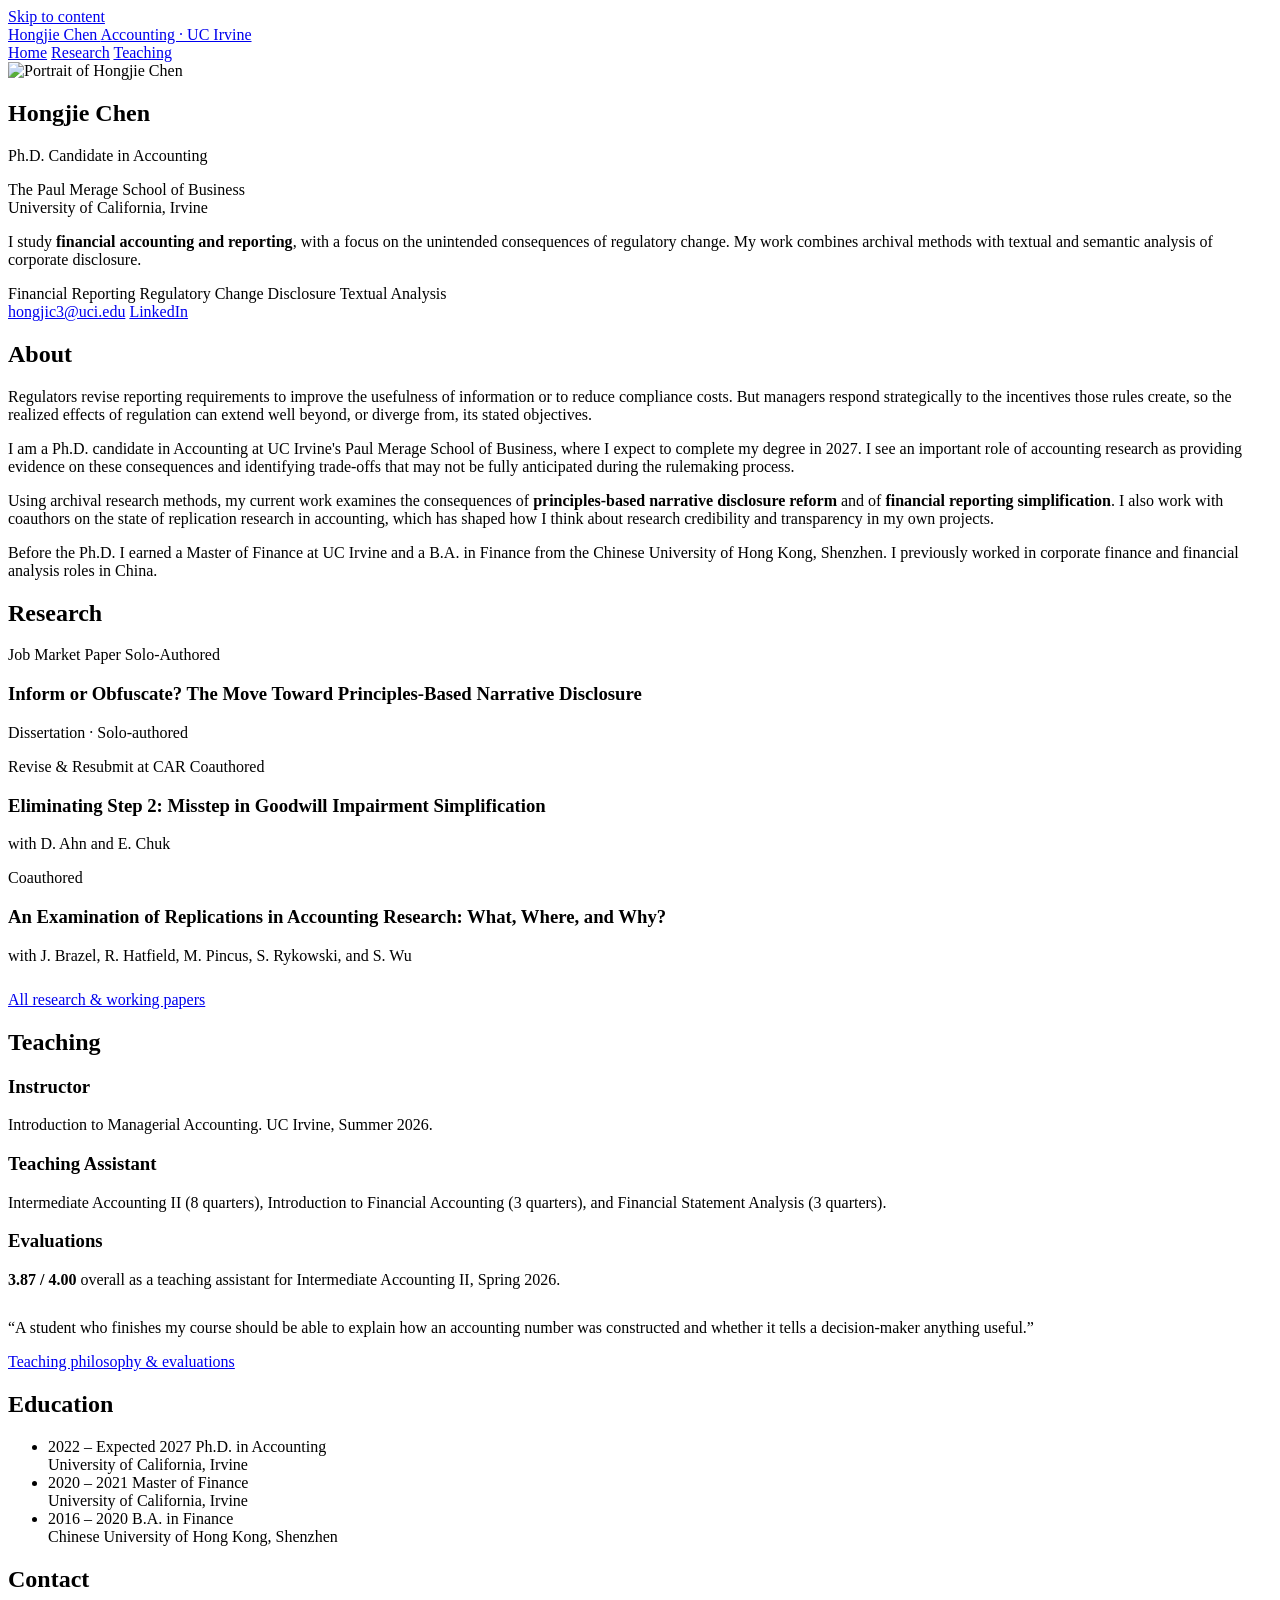
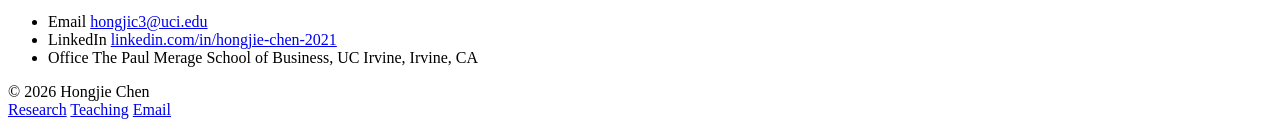
==== index.html @ 36ae56a0 "Add files via upload" ====
<!DOCTYPE html>
<html lang="en">
<head>
<meta charset="utf-8">
<meta name="viewport" content="width=device-width, initial-scale=1">
<title>Hongjie Chen · Ph.D. Candidate in Accounting, UC Irvine</title>
<meta name="description" content="Hongjie Chen is a Ph.D. candidate in Accounting at the Paul Merage School of Business, University of California, Irvine. Her research examines the unintended consequences of financial reporting regulation.">
<meta name="author" content="Hongjie Chen">

<meta property="og:type" content="website">
<meta property="og:title" content="Hongjie Chen · Ph.D. Candidate in Accounting, UC Irvine">
<meta property="og:description" content="Research on financial accounting and reporting, regulatory change, disclosure, and textual analysis.">
<meta property="og:image" content="assets/img/hongjie-chen.png">

<link rel="preconnect" href="https://fonts.googleapis.com">
<link rel="preconnect" href="https://fonts.gstatic.com" crossorigin>
<link href="https://fonts.googleapis.com/css2?family=Inter:wght@400;500;600&family=Source+Serif+4:opsz,wght@8..60,400;8..60,600&display=swap" rel="stylesheet">
<link rel="stylesheet" href="assets/css/style.css">
</head>
<body>

<a class="skip-link" href="#main">Skip to content</a>

<header class="site-header">
  <div class="wrap">
    <a class="brand" href="index.html">
      Hongjie Chen
      <span class="brand-sub">Accounting &middot; UC Irvine</span>
    </a>
    <nav class="nav" aria-label="Main">
      <a href="index.html" class="active">Home</a>
      <a href="research.html">Research</a>
      <a href="teaching.html">Teaching</a>
      <!-- CV link: PDF removed. To restore, drop the file into assets/files/ and uncomment.
      <a href="assets/files/Hongjie_Chen_CV.pdf">CV</a>
      -->
    </nav>
  </div>
</header>

<main id="main">

  <!-- ============================================================= HERO -->
  <section class="hero">
    <div class="wrap">
      <div class="hero-grid">
        <img class="portrait" src="assets/img/hongjie-chen.png" alt="Portrait of Hongjie Chen">
        <div>
          <h1>Hongjie Chen</h1>
          <p class="title">Ph.D. Candidate in Accounting</p>
          <p class="affil">The Paul Merage School of Business<br>University of California, Irvine</p>
          <p class="interests">
            I study <strong>financial accounting and reporting</strong>, with a focus on the
            unintended consequences of regulatory change. My work combines archival methods
            with textual and semantic analysis of corporate disclosure.
          </p>
          <div class="tags" aria-label="Research interests">
            <span class="tag tag-light">Financial Reporting</span>
            <span class="tag tag-light">Regulatory Change</span>
            <span class="tag tag-light">Disclosure</span>
            <span class="tag tag-light">Textual Analysis</span>
          </div>
          <div class="hero-links">
            <!-- CV button: PDF removed. To restore, drop the file into assets/files/ and uncomment.
            <a class="btn btn-gold" href="assets/files/Hongjie_Chen_CV.pdf">Curriculum Vitae</a>
            -->
            <a class="btn btn-gold" href="mailto:hongjic3@uci.edu">hongjic3@uci.edu</a>
            <a class="btn btn-ghost" href="https://www.linkedin.com/in/hongjie-chen-2021/" target="_blank" rel="noopener">LinkedIn</a>
          </div>
        </div>
      </div>
    </div>
  </section>

  <!-- ============================================================ ABOUT -->
  <section class="section">
    <div class="wrap wrap-narrow">
      <h2 class="section-title">About</h2>
      <p class="lede">
        Regulators revise reporting requirements to improve the usefulness of information or to
        reduce compliance costs. But managers respond strategically to the incentives those rules
        create, so the realized effects of regulation can extend well beyond, or diverge from, its
        stated objectives.
      </p>
      <p>
        I am a Ph.D. candidate in Accounting at UC Irvine's Paul Merage School of Business, where I
        expect to complete my degree in 2027. I see an important role of accounting research as
        providing evidence on these consequences and identifying trade-offs that may not be fully
        anticipated during the rulemaking process.
      </p>
      <p>
        Using archival research methods, my current work examines the consequences of
        <strong>principles-based narrative disclosure reform</strong> and of
        <strong>financial reporting simplification</strong>. I also work with coauthors on the state
        of replication research in accounting, which has shaped how I think about research
        credibility and transparency in my own projects.
      </p>
      <p>
        Before the Ph.D. I earned a Master of Finance at UC Irvine and a B.A. in Finance from the
        Chinese University of Hong Kong, Shenzhen. I previously worked in corporate finance and
        financial analysis roles in China.
      </p>
    </div>
  </section>

  <!-- ========================================================= RESEARCH -->
  <section class="section section-alt">
    <div class="wrap">
      <h2 class="section-title">Research</h2>
      <div class="papers">

        <article class="paper">
          <div class="tags">
            <span class="tag tag-gold">Job Market Paper</span>
            <span class="tag">Solo-Authored</span>
          </div>
          <h3>Inform or Obfuscate? The Move Toward Principles-Based Narrative Disclosure</h3>
          <p class="authors">Dissertation &middot; Solo-authored</p>
          <!-- Summary: text removed. To restore, paste it between the tags and uncomment.
          <p class="abstract"></p>
          <a href="research.html#jmp">Read the full abstract &rarr;</a>
          -->
        </article>

        <article class="paper">
          <div class="tags">
            <span class="tag tag-gold">Revise &amp; Resubmit at CAR</span>
            <span class="tag">Coauthored</span>
          </div>
          <h3>Eliminating Step 2: Misstep in Goodwill Impairment Simplification</h3>
          <p class="authors">with D. Ahn and E. Chuk</p>
          <!-- Summary: text removed. To restore, paste it between the tags and uncomment.
          <p class="abstract"></p>
          <a href="research.html#goodwill">Read the full abstract &rarr;</a>
          -->
        </article>

        <article class="paper">
          <div class="tags">
            <span class="tag">Coauthored</span>
          </div>
          <h3>An Examination of Replications in Accounting Research: What, Where, and Why?</h3>
          <p class="authors">with J. Brazel, R. Hatfield, M. Pincus, S. Rykowski, and S. Wu</p>
          <!-- Summary: text removed. To restore, paste it between the tags and uncomment.
          <p class="abstract"></p>
          <a href="research.html#replications">Read the full abstract &rarr;</a>
          -->
        </article>

      </div>
      <p style="margin-top:26px;">
        <a class="btn btn-outline" href="research.html">All research &amp; working papers</a>
      </p>
    </div>
  </section>

  <!-- ========================================================= TEACHING -->
  <section class="section">
    <div class="wrap">
      <h2 class="section-title">Teaching</h2>
      <div class="cards">
        <div class="card card-accent">
          <h3>Instructor</h3>
          <p>Introduction to Managerial Accounting. UC Irvine, Summer 2026.</p>
        </div>
        <div class="card card-accent">
          <h3>Teaching Assistant</h3>
          <p>
            Intermediate Accounting II (8 quarters), Introduction to Financial Accounting
            (3 quarters), and Financial Statement Analysis (3 quarters).
          </p>
        </div>
        <div class="card card-accent">
          <h3>Evaluations</h3>
          <p>
            <strong>3.87 / 4.00</strong> overall as a teaching assistant for Intermediate
            Accounting II, Spring 2026.
          </p>
        </div>
      </div>
      <div class="pull" style="margin-top:30px;">
        <p>
          &ldquo;A student who finishes my course should be able to explain how an accounting number
          was constructed and whether it tells a decision-maker anything useful.&rdquo;
        </p>
      </div>
      <p><a class="btn btn-outline" href="teaching.html">Teaching philosophy &amp; evaluations</a></p>
    </div>
  </section>

  <!-- ======================================================== EDUCATION -->
  <section class="section section-alt">
    <div class="wrap">
      <h2 class="section-title">Education</h2>
      <ul class="timeline">
        <li>
          <span class="when">2022 &ndash; Expected 2027</span>
          <span class="what">Ph.D. in Accounting</span><br>
          <span class="where">University of California, Irvine</span>
        </li>
        <li>
          <span class="when">2020 &ndash; 2021</span>
          <span class="what">Master of Finance</span><br>
          <span class="where">University of California, Irvine</span>
        </li>
        <li>
          <span class="when">2016 &ndash; 2020</span>
          <span class="what">B.A. in Finance</span><br>
          <span class="where">Chinese University of Hong Kong, Shenzhen</span>
        </li>
      </ul>
    </div>
  </section>

  <!-- ========================================================== CONTACT -->
  <section class="section">
    <div class="wrap wrap-narrow">
      <h2 class="section-title">Contact</h2>
      <ul class="contact-list">
        <li><span class="k">Email</span> <a href="mailto:hongjic3@uci.edu">hongjic3@uci.edu</a></li>
        <li><span class="k">LinkedIn</span> <a href="https://www.linkedin.com/in/hongjie-chen-2021/" target="_blank" rel="noopener">linkedin.com/in/hongjie-chen-2021</a></li>
        <li><span class="k">Office</span> The Paul Merage School of Business, UC Irvine, Irvine, CA</li>
        <!-- CV row: PDF removed. To restore, drop the file into assets/files/ and uncomment.
        <li><span class="k">CV</span> <a href="assets/files/Hongjie_Chen_CV.pdf">Download (PDF)</a></li>
        -->
      </ul>
    </div>
  </section>

</main>

<footer class="site-footer">
  <div class="wrap">
    <div>&copy; 2026 Hongjie Chen</div>
    <div class="footer-links">
      <a href="research.html">Research</a>
      <a href="teaching.html">Teaching</a>
      <!-- CV link: PDF removed. To restore, drop the file into assets/files/ and uncomment.
      <a href="assets/files/Hongjie_Chen_CV.pdf">CV</a>
      -->
      <a href="mailto:hongjic3@uci.edu">Email</a>
    </div>
  </div>
</footer>

</body>
</html>
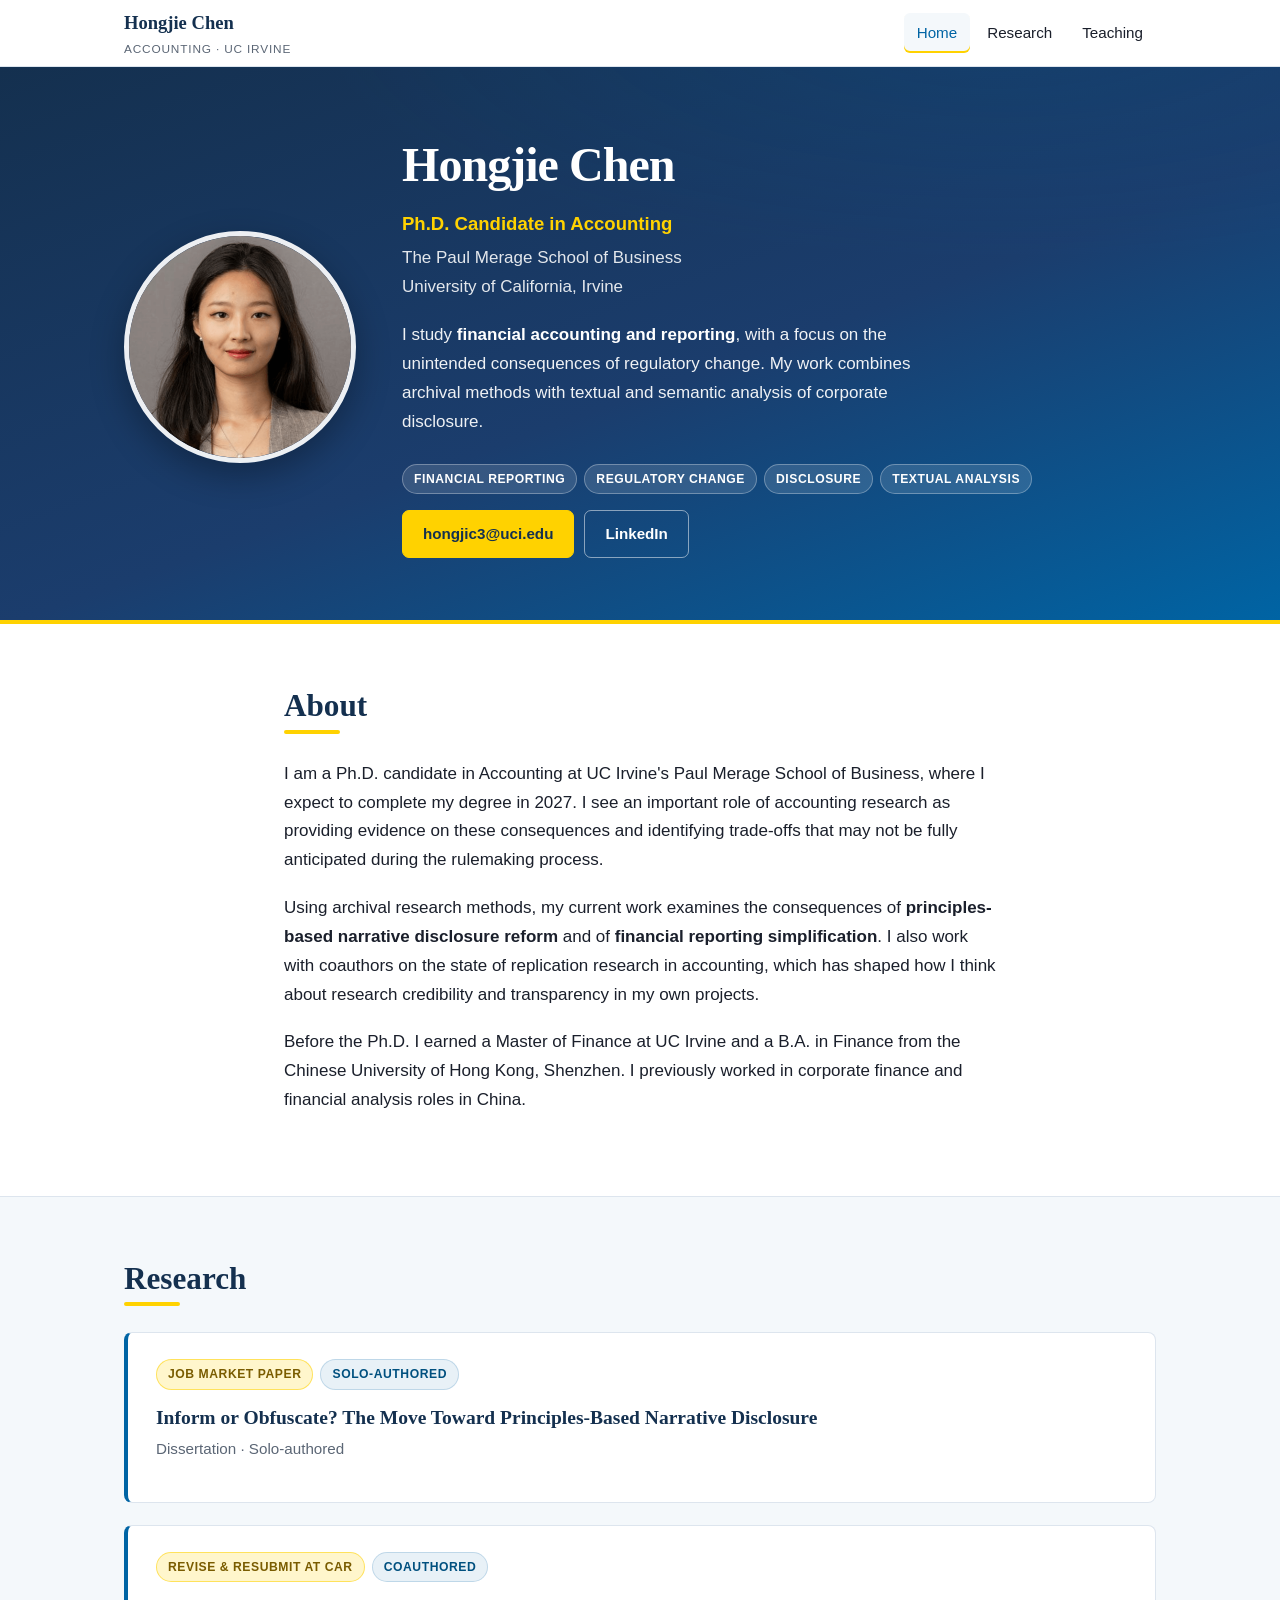
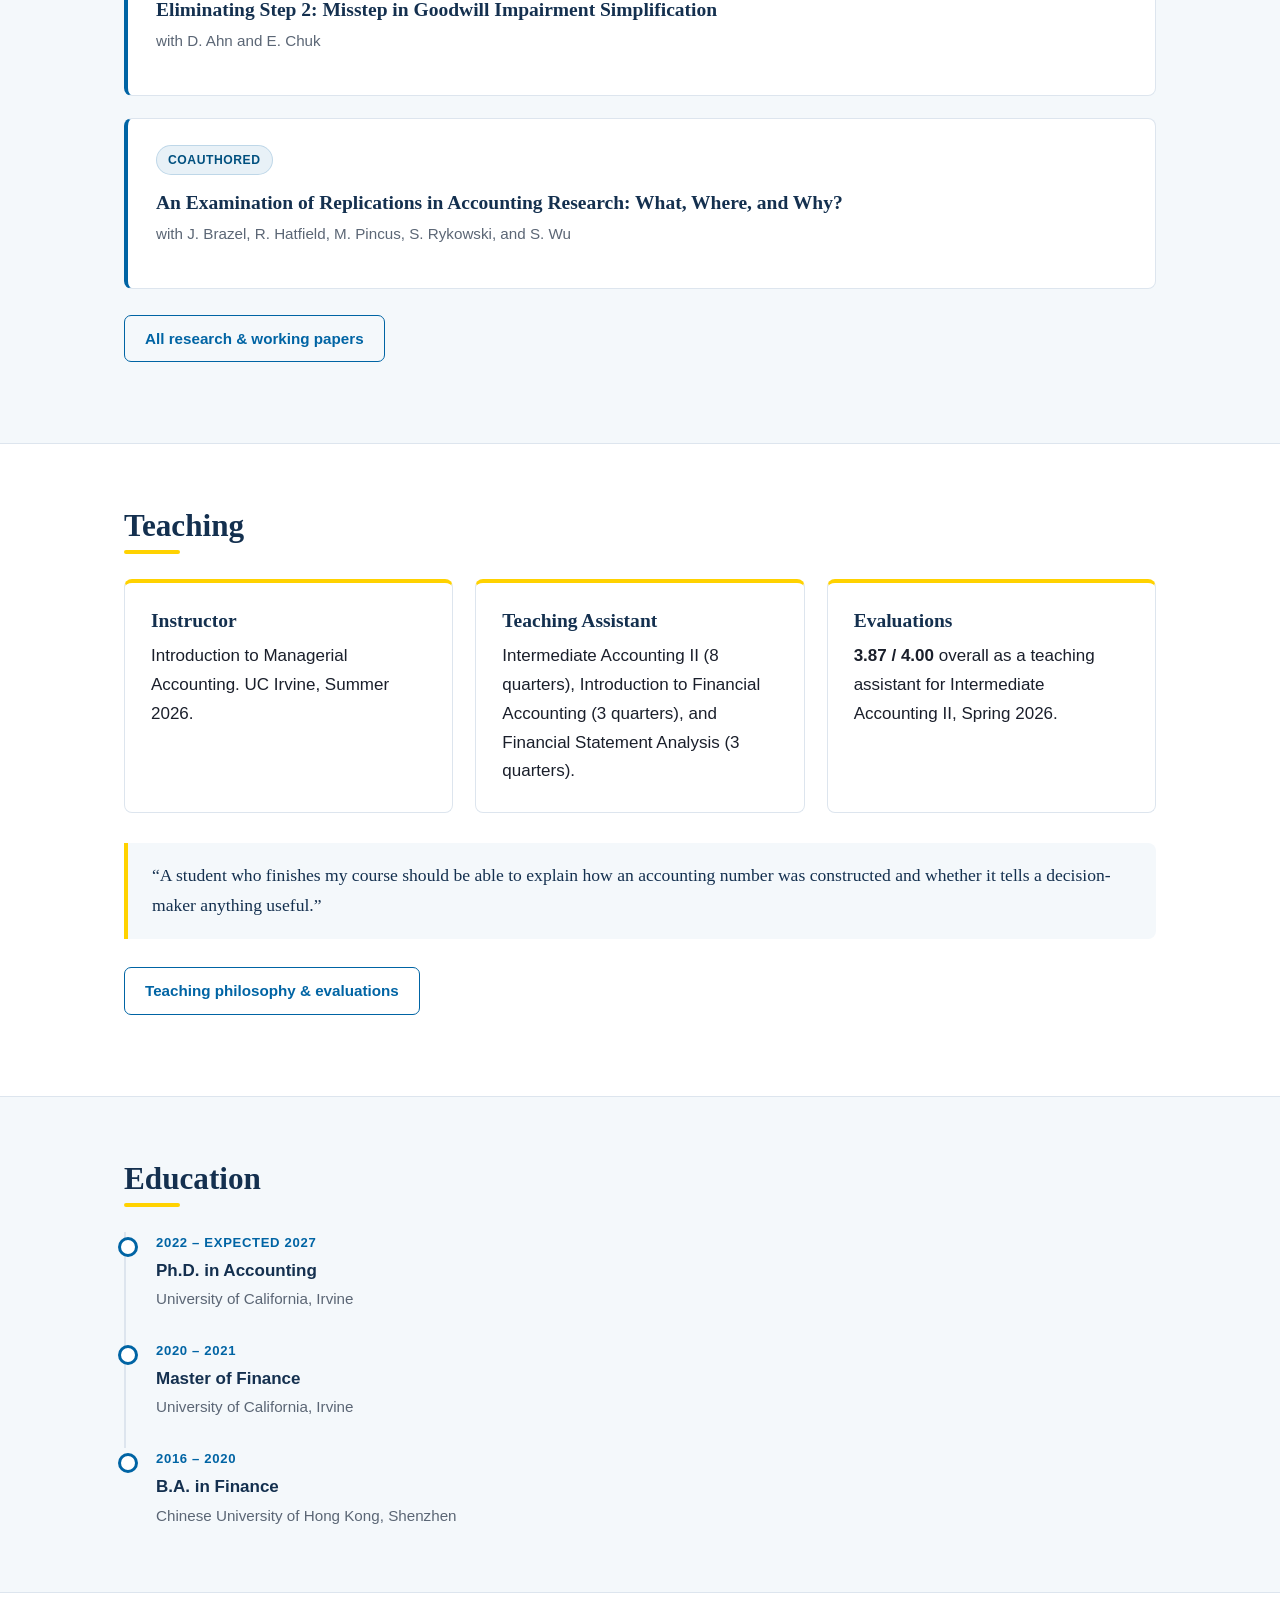
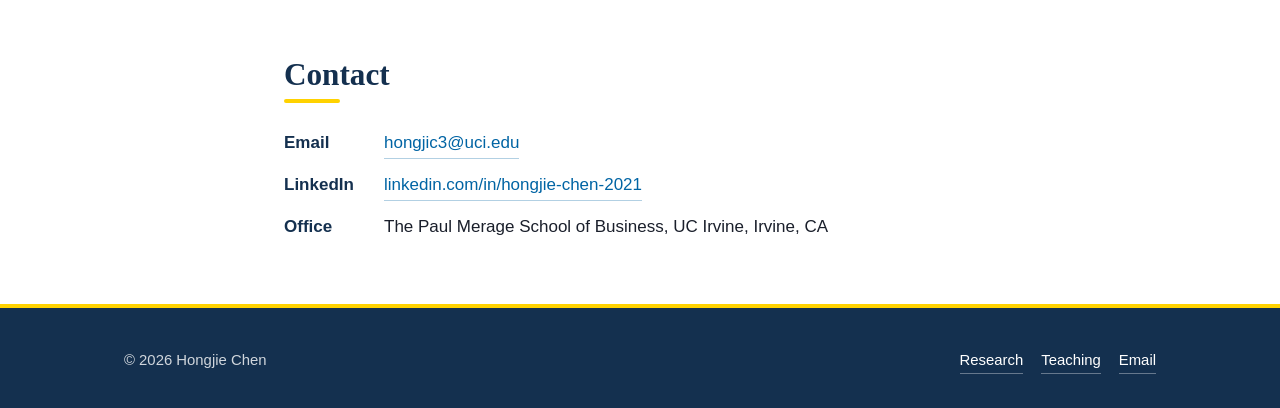
==== commit 9b8a4a61: "Remove introductory About paragraph" ====
--- a/index.html
+++ b/index.html
@@ -76,12 +76,6 @@
   <section class="section">
     <div class="wrap wrap-narrow">
       <h2 class="section-title">About</h2>
-      <p class="lede">
-        Regulators revise reporting requirements to improve the usefulness of information or to
-        reduce compliance costs. But managers respond strategically to the incentives those rules
-        create, so the realized effects of regulation can extend well beyond, or diverge from, its
-        stated objectives.
-      </p>
       <p>
         I am a Ph.D. candidate in Accounting at UC Irvine's Paul Merage School of Business, where I
         expect to complete my degree in 2027. I see an important role of accounting research as
--- a/assets/css/style.css
+++ b/assets/css/style.css
@@ -0,0 +1,625 @@
+/* ==========================================================================
+   Hongjie Chen — personal academic site
+   Theme: UC Irvine (UCI Blue #0064A4 / UCI Gold #FFD200)
+   Edit the variables below to adjust colors and spacing site-wide.
+   ========================================================================== */
+
+:root {
+  /* UCI brand */
+  --uci-blue:      #0064a4;
+  --uci-blue-dark: #00507f;
+  --uci-gold:      #ffd200;
+  --navy:          #14304f;
+  --navy-soft:     #1b3d6d;
+
+  /* Neutrals */
+  --ink:      #1a1f2b;
+  --muted:    #5b6675;
+  --bg:       #ffffff;
+  --bg-alt:   #f4f8fb;
+  --border:   #dde5ee;
+
+  /* Type */
+  --serif: "Source Serif 4", Georgia, "Times New Roman", serif;
+  --sans:  "Inter", -apple-system, BlinkMacSystemFont, "Segoe UI", Roboto, Helvetica, Arial, sans-serif;
+
+  /* Layout */
+  --wrap: 1080px;
+  --wrap-narrow: 760px;
+}
+
+* { box-sizing: border-box; }
+
+html { scroll-behavior: smooth; }
+
+body {
+  margin: 0;
+  font-family: var(--sans);
+  font-size: 17px;
+  line-height: 1.7;
+  color: var(--ink);
+  background: var(--bg);
+  -webkit-font-smoothing: antialiased;
+}
+
+.wrap {
+  width: 100%;
+  max-width: var(--wrap);
+  margin: 0 auto;
+  padding: 0 24px;
+}
+
+.wrap-narrow { max-width: var(--wrap-narrow); }
+
+/* --------------------------------------------------------------- Typography */
+
+h1, h2, h3, h4 {
+  font-family: var(--serif);
+  color: var(--navy);
+  line-height: 1.25;
+  margin: 0 0 .5em;
+  font-weight: 600;
+}
+
+h1 { font-size: clamp(2.1rem, 4.5vw, 3rem); letter-spacing: -.02em; }
+h2 { font-size: clamp(1.5rem, 3vw, 1.95rem); }
+h3 { font-size: 1.22rem; }
+h4 { font-size: 1.02rem; font-family: var(--sans); font-weight: 600; }
+
+p { margin: 0 0 1.1em; }
+
+a {
+  color: var(--uci-blue);
+  text-decoration: none;
+  border-bottom: 1px solid rgba(0, 100, 164, .3);
+  transition: color .15s ease, border-color .15s ease;
+}
+
+a:hover { color: var(--uci-blue-dark); border-bottom-color: var(--uci-gold); }
+
+/* Section heading with a gold rule underneath */
+.section-title {
+  position: relative;
+  padding-bottom: .55rem;
+  margin-bottom: 1.6rem;
+}
+
+.section-title::after {
+  content: "";
+  position: absolute;
+  left: 0;
+  bottom: 0;
+  width: 56px;
+  height: 4px;
+  background: var(--uci-gold);
+  border-radius: 2px;
+}
+
+.lede {
+  font-size: 1.12rem;
+  color: var(--muted);
+}
+
+/* -------------------------------------------------------------------- Header */
+
+.site-header {
+  position: sticky;
+  top: 0;
+  z-index: 50;
+  background: rgba(255, 255, 255, .94);
+  backdrop-filter: saturate(180%) blur(10px);
+  border-bottom: 1px solid var(--border);
+  box-shadow: 0 1px 0 rgba(0, 100, 164, .04);
+}
+
+.site-header .wrap {
+  display: flex;
+  align-items: center;
+  justify-content: space-between;
+  gap: 20px;
+  min-height: 66px;
+  flex-wrap: wrap;
+}
+
+.brand {
+  font-family: var(--serif);
+  font-size: 1.16rem;
+  font-weight: 600;
+  color: var(--navy);
+  border: none;
+  white-space: nowrap;
+}
+
+.brand:hover { color: var(--uci-blue); }
+
+.brand .brand-sub {
+  display: block;
+  font-family: var(--sans);
+  font-size: .74rem;
+  font-weight: 500;
+  letter-spacing: .07em;
+  text-transform: uppercase;
+  color: var(--muted);
+  margin-top: 1px;
+}
+
+.nav {
+  display: flex;
+  align-items: center;
+  gap: 4px;
+  flex-wrap: wrap;
+}
+
+.nav a {
+  border: none;
+  padding: 7px 13px;
+  border-radius: 6px;
+  font-size: .95rem;
+  font-weight: 500;
+  color: var(--ink);
+}
+
+.nav a:hover { background: var(--bg-alt); color: var(--uci-blue); }
+
+.nav a.active {
+  color: var(--uci-blue);
+  background: var(--bg-alt);
+  box-shadow: inset 0 -2px 0 var(--uci-gold);
+}
+
+/* ---------------------------------------------------------------------- Hero */
+
+.hero {
+  background:
+    radial-gradient(1100px 380px at 78% -8%, rgba(0, 100, 164, .16), transparent 62%),
+    linear-gradient(160deg, #14304f 0%, #1b3d6d 55%, #0064a4 100%);
+  color: #fff;
+  padding: 68px 0 62px;
+  border-bottom: 4px solid var(--uci-gold);
+}
+
+.hero-grid {
+  display: grid;
+  grid-template-columns: 232px 1fr;
+  gap: 46px;
+  align-items: center;
+}
+
+.hero h1 { color: #fff; margin-bottom: .28em; }
+
+.hero .title {
+  font-size: 1.16rem;
+  color: var(--uci-gold);
+  font-weight: 600;
+  margin-bottom: .2em;
+}
+
+.hero .affil {
+  color: rgba(255, 255, 255, .88);
+  margin-bottom: 1.15em;
+}
+
+.hero .interests {
+  color: rgba(255, 255, 255, .93);
+  max-width: 56ch;
+  margin-bottom: 1.6em;
+}
+
+.hero .interests strong { color: #fff; }
+
+.portrait {
+  width: 232px;
+  height: 232px;
+  border-radius: 50%;
+  object-fit: cover;
+  object-position: 50% 22%;
+  border: 5px solid rgba(255, 255, 255, .92);
+  box-shadow: 0 12px 34px rgba(0, 0, 0, .3);
+  display: block;
+}
+
+/* --------------------------------------------------------------------- Links */
+
+.hero-links {
+  display: flex;
+  flex-wrap: wrap;
+  gap: 10px;
+}
+
+.btn {
+  display: inline-flex;
+  align-items: center;
+  gap: 8px;
+  padding: 10px 20px;
+  border-radius: 7px;
+  font-size: .95rem;
+  font-weight: 600;
+  border: 1.5px solid transparent;
+  transition: all .16s ease;
+}
+
+.btn-gold {
+  background: var(--uci-gold);
+  color: var(--navy);
+  border-color: var(--uci-gold);
+}
+
+.btn-gold:hover {
+  background: #ffdb33;
+  border-color: #ffdb33;
+  color: var(--navy);
+}
+
+.btn-ghost {
+  background: transparent;
+  color: #fff;
+  border-color: rgba(255, 255, 255, .5);
+}
+
+.btn-ghost:hover {
+  background: rgba(255, 255, 255, .12);
+  border-color: #fff;
+  color: #fff;
+}
+
+.btn-outline {
+  background: transparent;
+  color: var(--uci-blue);
+  border-color: var(--uci-blue);
+}
+
+.btn-outline:hover {
+  background: var(--uci-blue);
+  color: #fff;
+  border-color: var(--uci-blue);
+}
+
+/* ------------------------------------------------------------------ Sections */
+
+.section { padding: 62px 0; }
+.section-alt { background: var(--bg-alt); border-block: 1px solid var(--border); }
+
+.page-head {
+  background: linear-gradient(160deg, #14304f 0%, #1b3d6d 100%);
+  color: #fff;
+  padding: 52px 0 46px;
+  border-bottom: 4px solid var(--uci-gold);
+}
+
+.page-head h1 { color: #fff; margin-bottom: .3em; }
+.page-head p  { color: rgba(255, 255, 255, .88); max-width: 62ch; margin: 0; }
+
+/* --------------------------------------------------------------- Paper cards */
+
+.papers { display: grid; gap: 22px; }
+
+.paper {
+  background: #fff;
+  border: 1px solid var(--border);
+  border-left: 4px solid var(--uci-blue);
+  border-radius: 8px;
+  padding: 26px 28px;
+  transition: box-shadow .18s ease, transform .18s ease;
+}
+
+.paper:hover {
+  box-shadow: 0 8px 26px rgba(20, 48, 79, .09);
+  transform: translateY(-2px);
+}
+
+.paper h3 { margin-bottom: .35rem; }
+
+.paper .authors {
+  color: var(--muted);
+  font-size: .95rem;
+  margin-bottom: .9rem;
+}
+
+.paper .abstract {
+  font-size: .97rem;
+  color: #2c3542;
+  margin-bottom: 1rem;
+}
+
+.paper .meta {
+  border-top: 1px solid var(--border);
+  padding-top: .9rem;
+  margin: 0;
+  font-size: .91rem;
+  color: var(--muted);
+  list-style: none;
+  padding-left: 0;
+}
+
+.paper .meta li { margin-bottom: .3rem; padding-left: 1.05em; position: relative; }
+
+.paper .meta li::before {
+  content: "▸";
+  position: absolute;
+  left: 0;
+  color: var(--uci-blue);
+}
+
+.paper .meta li:last-child { margin-bottom: 0; }
+
+/* --------------------------------------------------------------------- Tags */
+
+.tags { display: flex; flex-wrap: wrap; gap: 7px; margin-bottom: 1rem; }
+
+.tag {
+  font-size: .76rem;
+  font-weight: 600;
+  letter-spacing: .045em;
+  text-transform: uppercase;
+  padding: 4px 11px;
+  border-radius: 999px;
+  background: rgba(0, 100, 164, .09);
+  color: var(--uci-blue-dark);
+  border: 1px solid rgba(0, 100, 164, .18);
+}
+
+.tag-gold {
+  background: rgba(255, 210, 0, .2);
+  color: #7a5c00;
+  border-color: rgba(255, 210, 0, .55);
+}
+
+.tag-light {
+  background: rgba(255, 255, 255, .13);
+  color: #fff;
+  border-color: rgba(255, 255, 255, .3);
+}
+
+/* --------------------------------------------------------------------- Cards */
+
+.cards {
+  display: grid;
+  grid-template-columns: repeat(auto-fit, minmax(268px, 1fr));
+  gap: 22px;
+}
+
+.card {
+  background: #fff;
+  border: 1px solid var(--border);
+  border-radius: 8px;
+  padding: 26px;
+}
+
+.card h3 { margin-bottom: .5rem; }
+.card p:last-child { margin-bottom: 0; }
+
+.card-accent { border-top: 4px solid var(--uci-gold); }
+
+/* ------------------------------------------------------------------ Timeline */
+
+.timeline { list-style: none; padding: 0; margin: 0; }
+
+.timeline li {
+  position: relative;
+  padding: 0 0 26px 30px;
+  border-left: 2px solid var(--border);
+}
+
+.timeline li:last-child { padding-bottom: 0; border-left-color: transparent; }
+
+.timeline li::before {
+  content: "";
+  position: absolute;
+  left: -8px;
+  top: 5px;
+  width: 14px;
+  height: 14px;
+  border-radius: 50%;
+  background: #fff;
+  border: 3px solid var(--uci-blue);
+}
+
+.timeline .when {
+  display: block;
+  font-size: .82rem;
+  font-weight: 600;
+  letter-spacing: .05em;
+  text-transform: uppercase;
+  color: var(--uci-blue);
+  margin-bottom: 2px;
+}
+
+.timeline .what   { font-weight: 600; color: var(--navy); }
+.timeline .where  { color: var(--muted); font-size: .95rem; }
+
+/* --------------------------------------------------------------- Course list */
+
+.courses { list-style: none; padding: 0; margin: 0; display: grid; gap: 12px; }
+
+.courses li {
+  display: flex;
+  justify-content: space-between;
+  align-items: baseline;
+  gap: 18px;
+  padding: 13px 18px;
+  background: #fff;
+  border: 1px solid var(--border);
+  border-radius: 7px;
+  border-left: 3px solid var(--uci-gold);
+}
+
+.courses .term {
+  color: var(--muted);
+  font-size: .89rem;
+  white-space: nowrap;
+  text-align: right;
+}
+
+/* --------------------------------------------------------------- Eval scores */
+
+.scores {
+  display: grid;
+  grid-template-columns: repeat(auto-fit, minmax(210px, 1fr));
+  gap: 14px;
+  margin: 0 0 1.6rem;
+  padding: 0;
+  list-style: none;
+}
+
+.score {
+  background: #fff;
+  border: 1px solid var(--border);
+  border-radius: 8px;
+  padding: 16px 18px;
+}
+
+.score .num {
+  font-family: var(--serif);
+  font-size: 1.75rem;
+  font-weight: 600;
+  color: var(--uci-blue);
+  line-height: 1.1;
+}
+
+.score .num small { font-size: .95rem; color: var(--muted); font-weight: 400; }
+.score .label { font-size: .89rem; color: var(--muted); margin-top: 2px; }
+
+.score-hero { border-left: 4px solid var(--uci-gold); }
+
+/* --------------------------------------------------------------------- Quote */
+
+.quotes { display: grid; gap: 16px; }
+
+blockquote.quote {
+  margin: 0;
+  background: #fff;
+  border: 1px solid var(--border);
+  border-left: 4px solid var(--uci-blue);
+  border-radius: 8px;
+  padding: 20px 24px;
+  font-size: .98rem;
+  color: #2c3542;
+  font-style: italic;
+}
+
+blockquote.quote p:last-child { margin-bottom: 0; }
+
+blockquote.quote cite {
+  display: block;
+  margin-top: .7rem;
+  font-style: normal;
+  font-size: .84rem;
+  color: var(--muted);
+}
+
+/* ---------------------------------------------------------------- Prose bits */
+
+.prose h3 { margin-top: 2rem; }
+.prose h3:first-child { margin-top: 0; }
+
+.pull {
+  border-left: 4px solid var(--uci-gold);
+  background: var(--bg-alt);
+  padding: 18px 24px;
+  margin: 0 0 1.6em;
+  border-radius: 0 8px 8px 0;
+  font-family: var(--serif);
+  font-size: 1.1rem;
+  color: var(--navy);
+}
+
+.pull p:last-child { margin-bottom: 0; }
+
+/* ------------------------------------------------------------------- Contact */
+
+.contact-list { list-style: none; padding: 0; margin: 0; display: grid; gap: 12px; }
+
+.contact-list li { display: flex; gap: 12px; align-items: baseline; }
+
+.contact-list .k {
+  font-weight: 600;
+  color: var(--navy);
+  min-width: 88px;
+  flex-shrink: 0;
+}
+
+/* -------------------------------------------------------------------- Footer */
+
+.site-footer {
+  background: var(--navy);
+  color: rgba(255, 255, 255, .8);
+  padding: 40px 0 34px;
+  border-top: 4px solid var(--uci-gold);
+  font-size: .93rem;
+}
+
+.site-footer .wrap {
+  display: flex;
+  justify-content: space-between;
+  gap: 20px;
+  flex-wrap: wrap;
+  align-items: center;
+}
+
+.site-footer a { color: #fff; border-bottom-color: rgba(255, 255, 255, .35); }
+.site-footer a:hover { color: var(--uci-gold); border-bottom-color: var(--uci-gold); }
+
+.footer-links { display: flex; gap: 18px; flex-wrap: wrap; }
+
+/* ------------------------------------------------------------------ Utility */
+
+.mt-0 { margin-top: 0; }
+.mb-0 { margin-bottom: 0; }
+.center { text-align: center; }
+
+.skip-link {
+  position: absolute;
+  left: -9999px;
+  top: 0;
+  background: var(--uci-gold);
+  color: var(--navy);
+  padding: 10px 18px;
+  z-index: 100;
+  border: none;
+  font-weight: 600;
+}
+
+.skip-link:focus { left: 8px; top: 8px; }
+
+/* --------------------------------------------------------------- Responsive */
+
+@media (max-width: 860px) {
+  .hero-grid {
+    grid-template-columns: 1fr;
+    gap: 28px;
+    text-align: center;
+    justify-items: center;
+  }
+
+  .hero .interests { max-width: none; }
+  .hero-links { justify-content: center; }
+  .portrait { width: 190px; height: 190px; }
+}
+
+@media (max-width: 640px) {
+  body { font-size: 16px; }
+
+  .site-header .wrap { min-height: 0; padding-top: 10px; padding-bottom: 10px; }
+  .brand { font-size: 1.05rem; }
+  .nav { gap: 2px; }
+  .nav a { padding: 6px 10px; font-size: .9rem; }
+
+  .hero { padding: 46px 0 44px; }
+  .section { padding: 46px 0; }
+  .paper { padding: 22px 20px; }
+
+  .courses li { flex-direction: column; gap: 3px; }
+  .courses .term { text-align: left; }
+
+  .site-footer .wrap { flex-direction: column; align-items: flex-start; }
+}
+
+/* ------------------------------------------------------------------- Print */
+
+@media print {
+  .site-header, .site-footer, .hero-links { display: none; }
+  .hero, .page-head { background: #fff; color: #000; border-bottom: 2px solid #000; }
+  .hero h1, .page-head h1, .hero .title { color: #000; }
+  body { font-size: 11pt; }
+  .paper { break-inside: avoid; }
+}
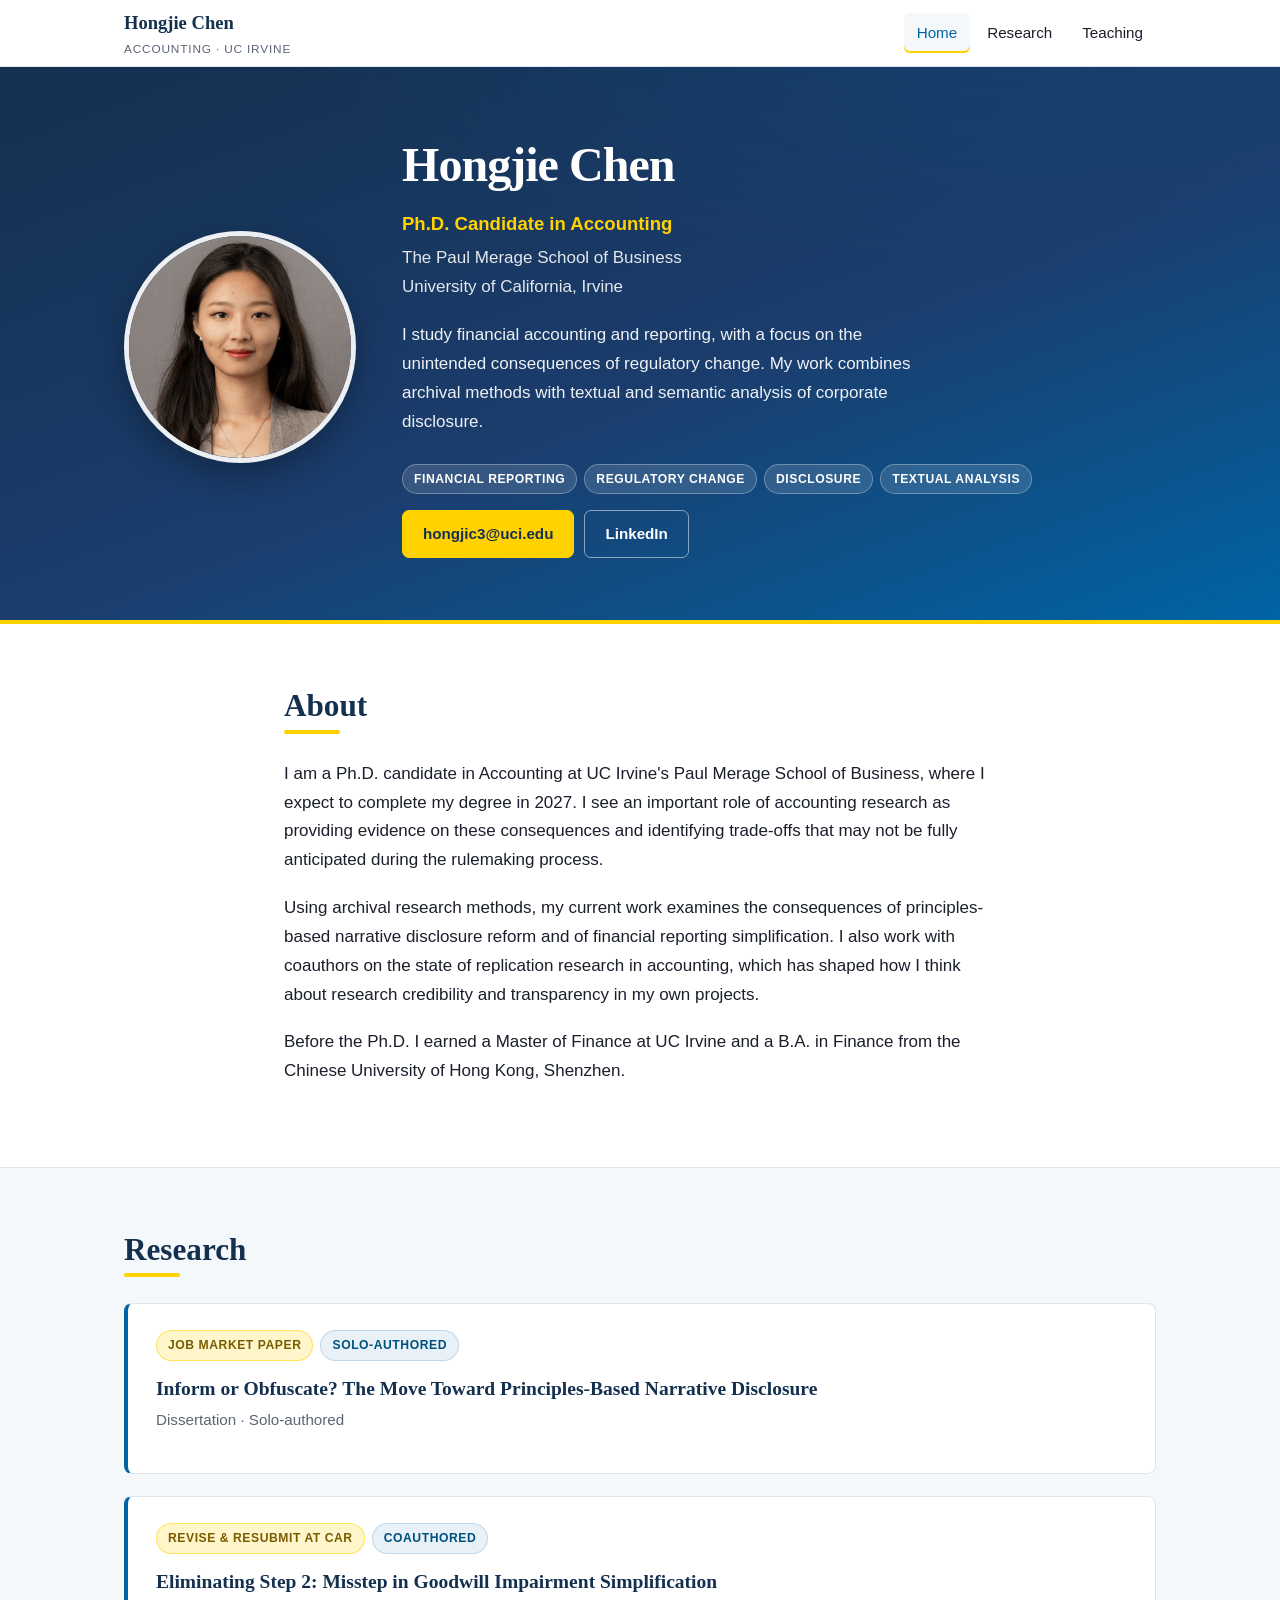
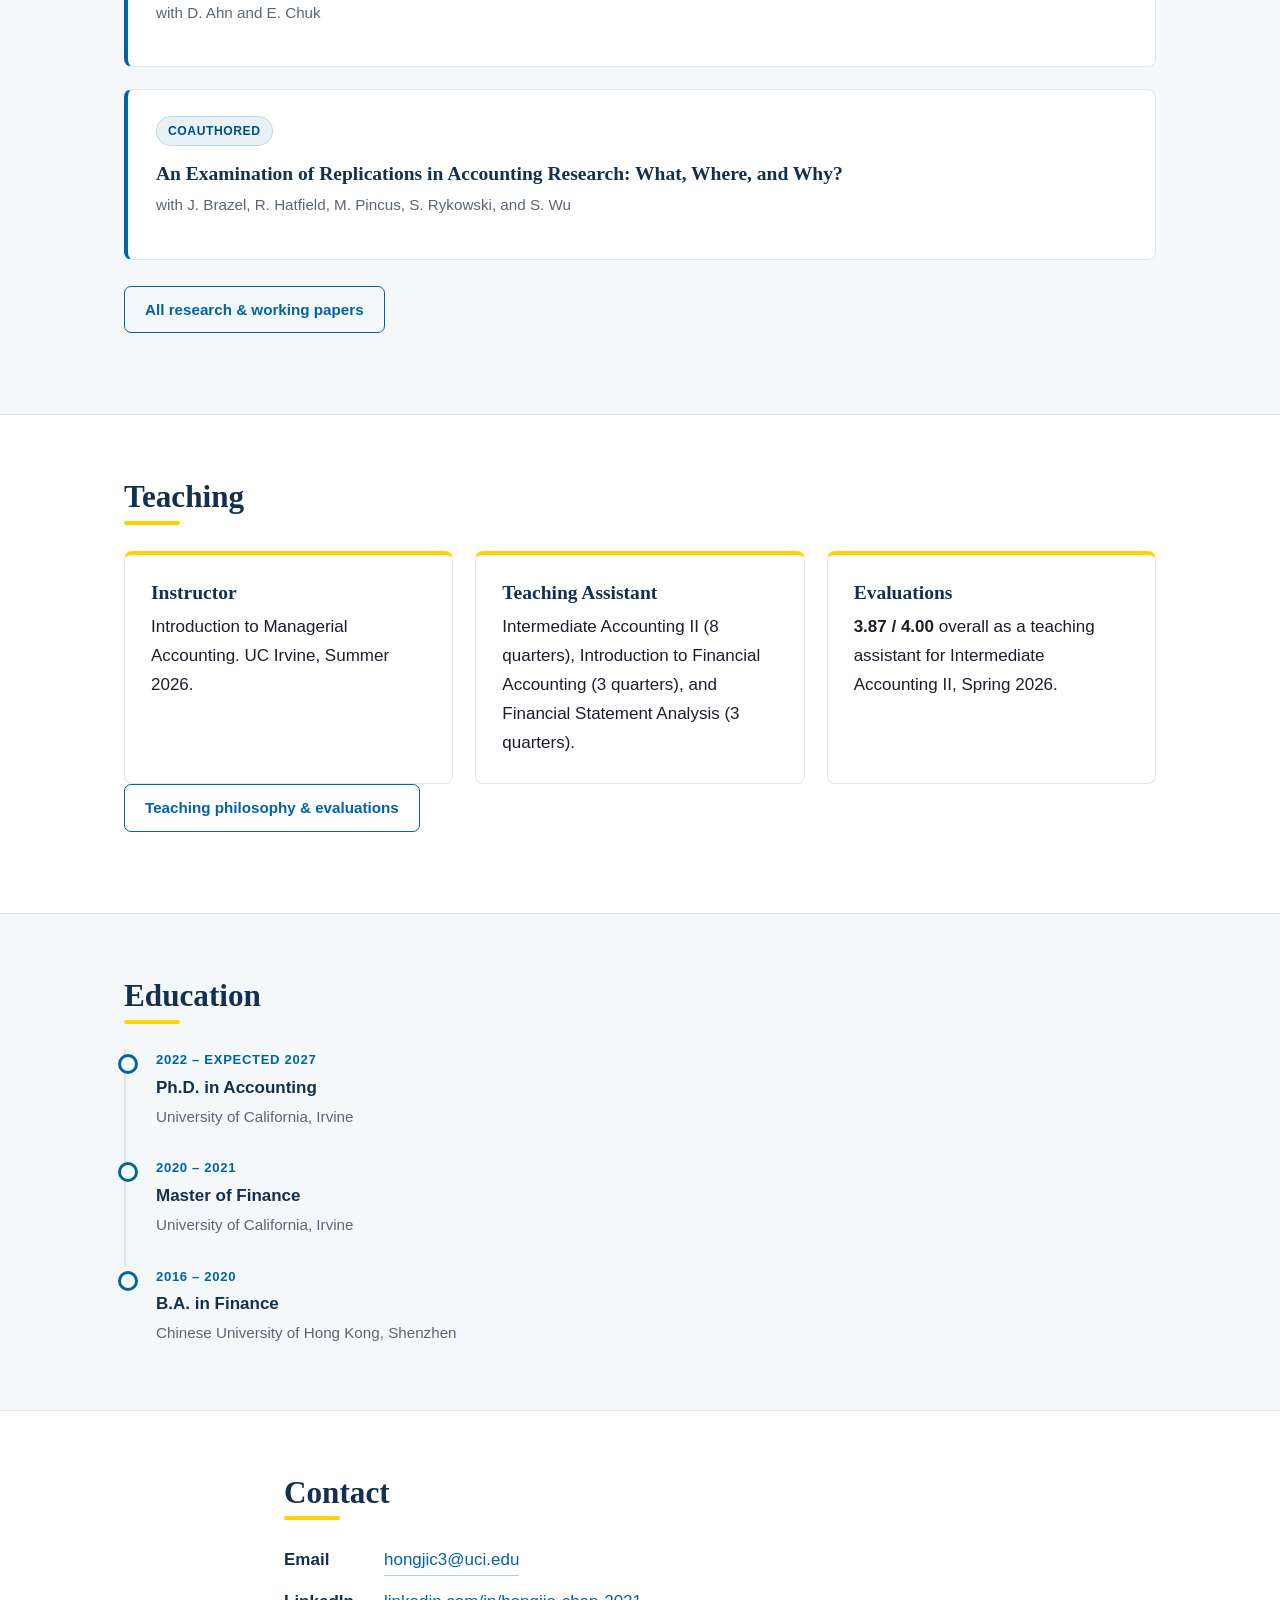
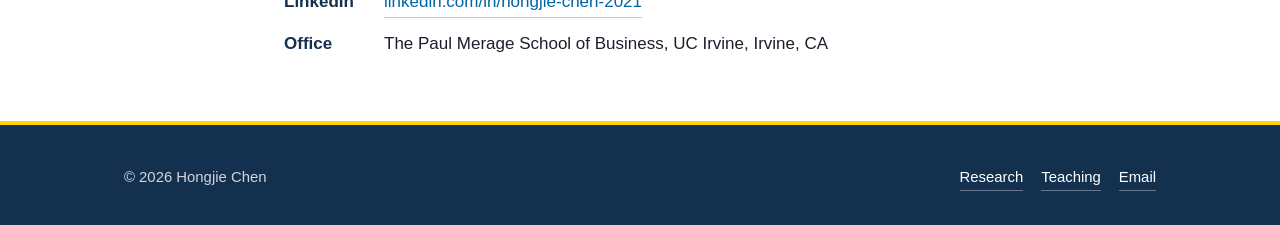
==== commit cce1660d: "Update index.html" ====
--- a/index.html
+++ b/index.html
@@ -50,7 +50,7 @@
           <p class="title">Ph.D. Candidate in Accounting</p>
           <p class="affil">The Paul Merage School of Business<br>University of California, Irvine</p>
           <p class="interests">
-            I study <strong>financial accounting and reporting</strong>, with a focus on the
+            I study financial accounting and reporting, with a focus on the
             unintended consequences of regulatory change. My work combines archival methods
             with textual and semantic analysis of corporate disclosure.
           </p>
@@ -84,15 +84,14 @@
       </p>
       <p>
         Using archival research methods, my current work examines the consequences of
-        <strong>principles-based narrative disclosure reform</strong> and of
-        <strong>financial reporting simplification</strong>. I also work with coauthors on the state
+        principles-based narrative disclosure reform and of financial reporting simplification. 
+        I also work with coauthors on the state
         of replication research in accounting, which has shaped how I think about research
         credibility and transparency in my own projects.
       </p>
       <p>
         Before the Ph.D. I earned a Master of Finance at UC Irvine and a B.A. in Finance from the
-        Chinese University of Hong Kong, Shenzhen. I previously worked in corporate finance and
-        financial analysis roles in China.
+        Chinese University of Hong Kong, Shenzhen.
       </p>
     </div>
   </section>
@@ -171,12 +170,6 @@
             Accounting II, Spring 2026.
           </p>
         </div>
-      </div>
-      <div class="pull" style="margin-top:30px;">
-        <p>
-          &ldquo;A student who finishes my course should be able to explain how an accounting number
-          was constructed and whether it tells a decision-maker anything useful.&rdquo;
-        </p>
       </div>
       <p><a class="btn btn-outline" href="teaching.html">Teaching philosophy &amp; evaluations</a></p>
     </div>
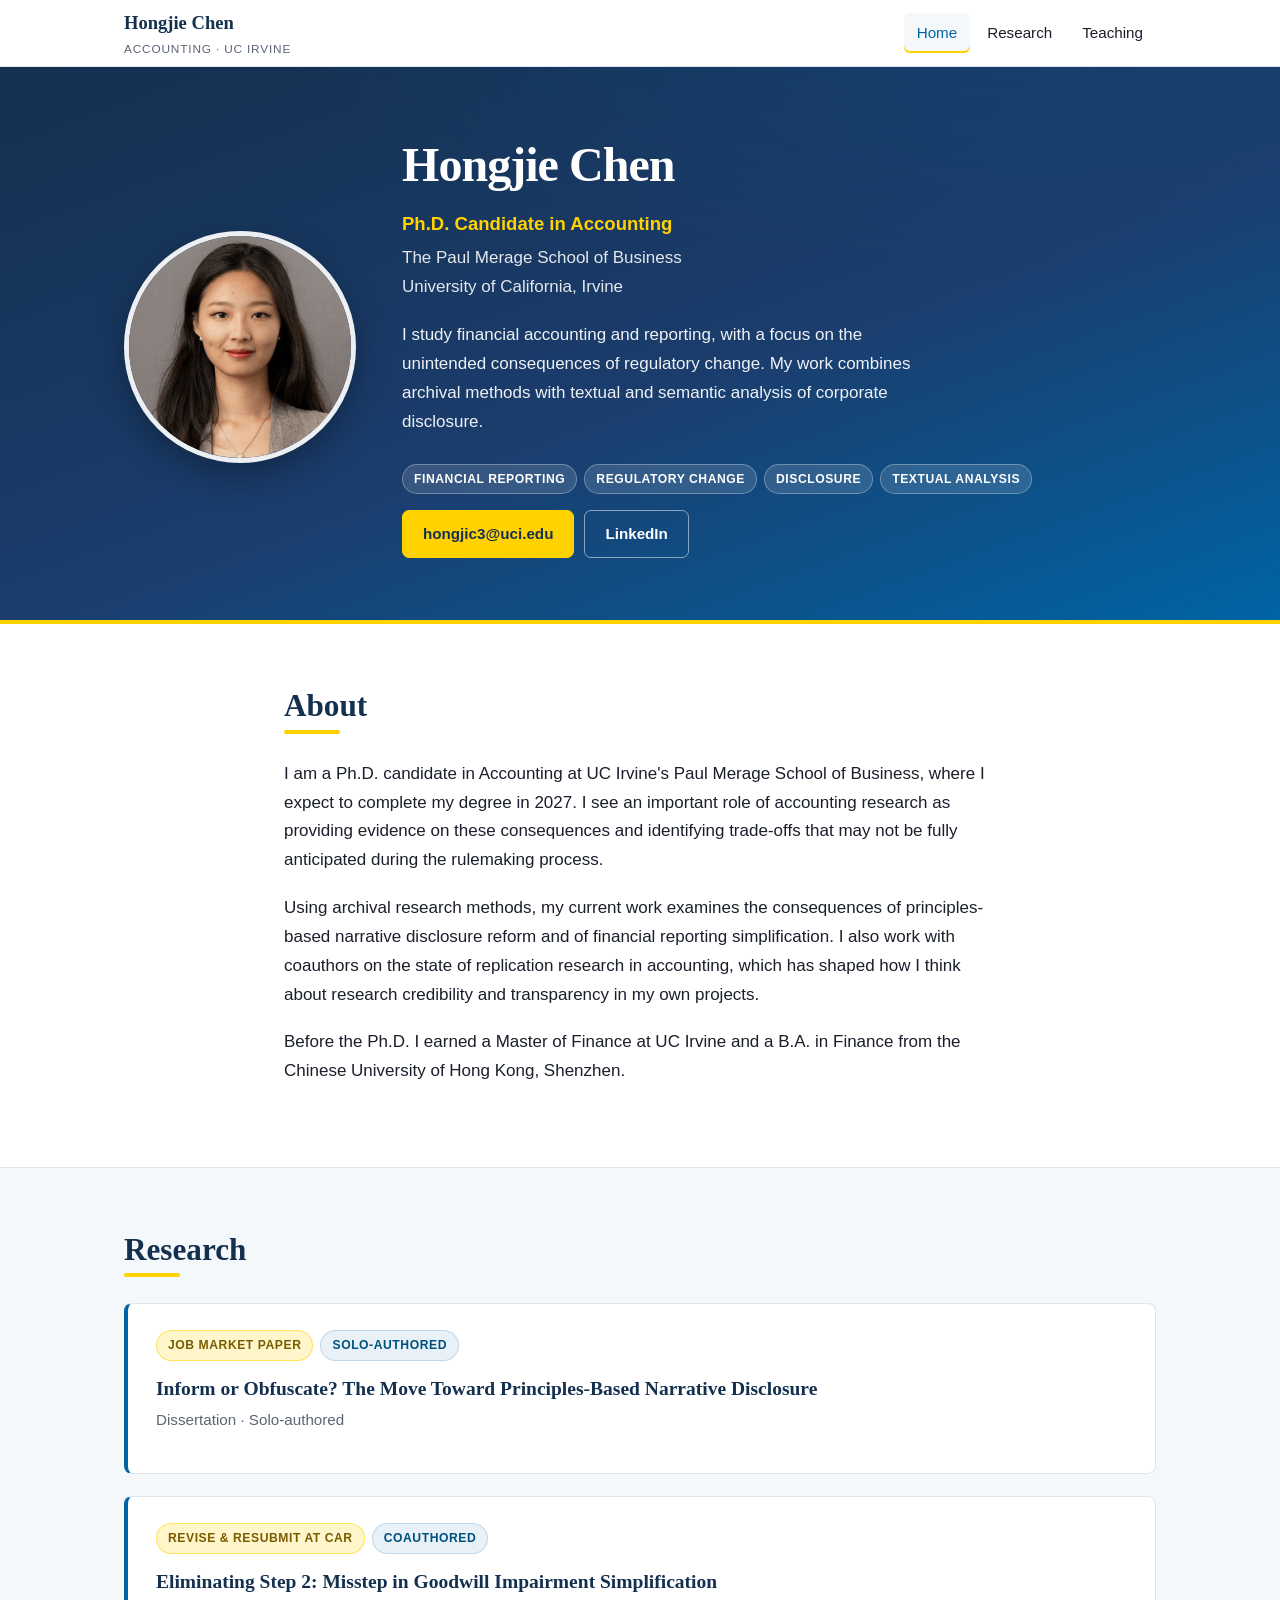
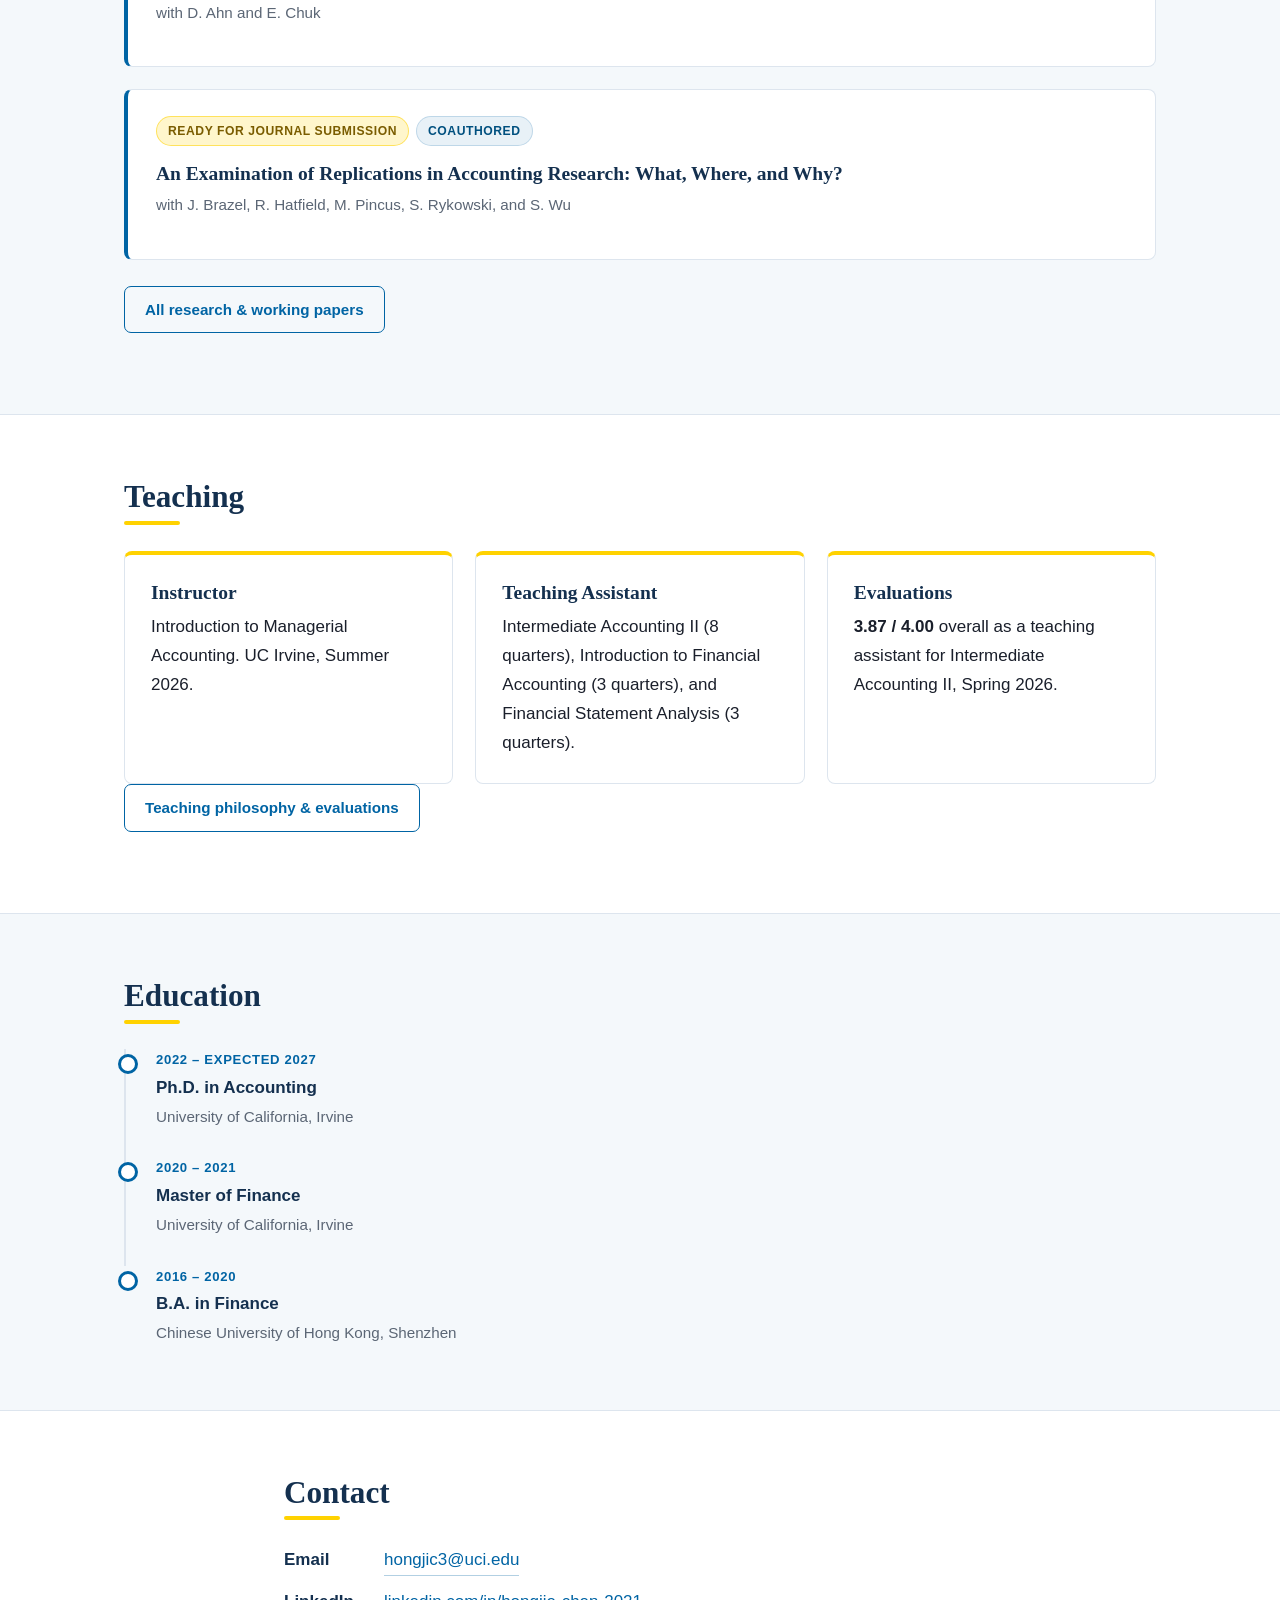
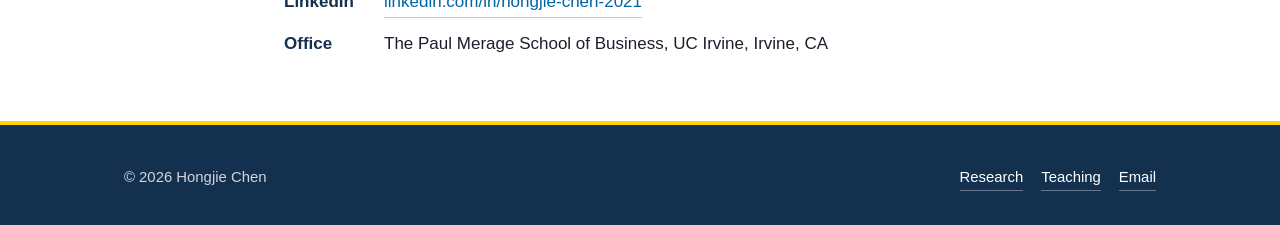
==== commit f631f319: "Update index.html" ====
--- a/index.html
+++ b/index.html
@@ -130,6 +130,7 @@
 
         <article class="paper">
           <div class="tags">
+            <span class="tag tag-gold">Ready for journal submission</span>
             <span class="tag">Coauthored</span>
           </div>
           <h3>An Examination of Replications in Accounting Research: What, Where, and Why?</h3>
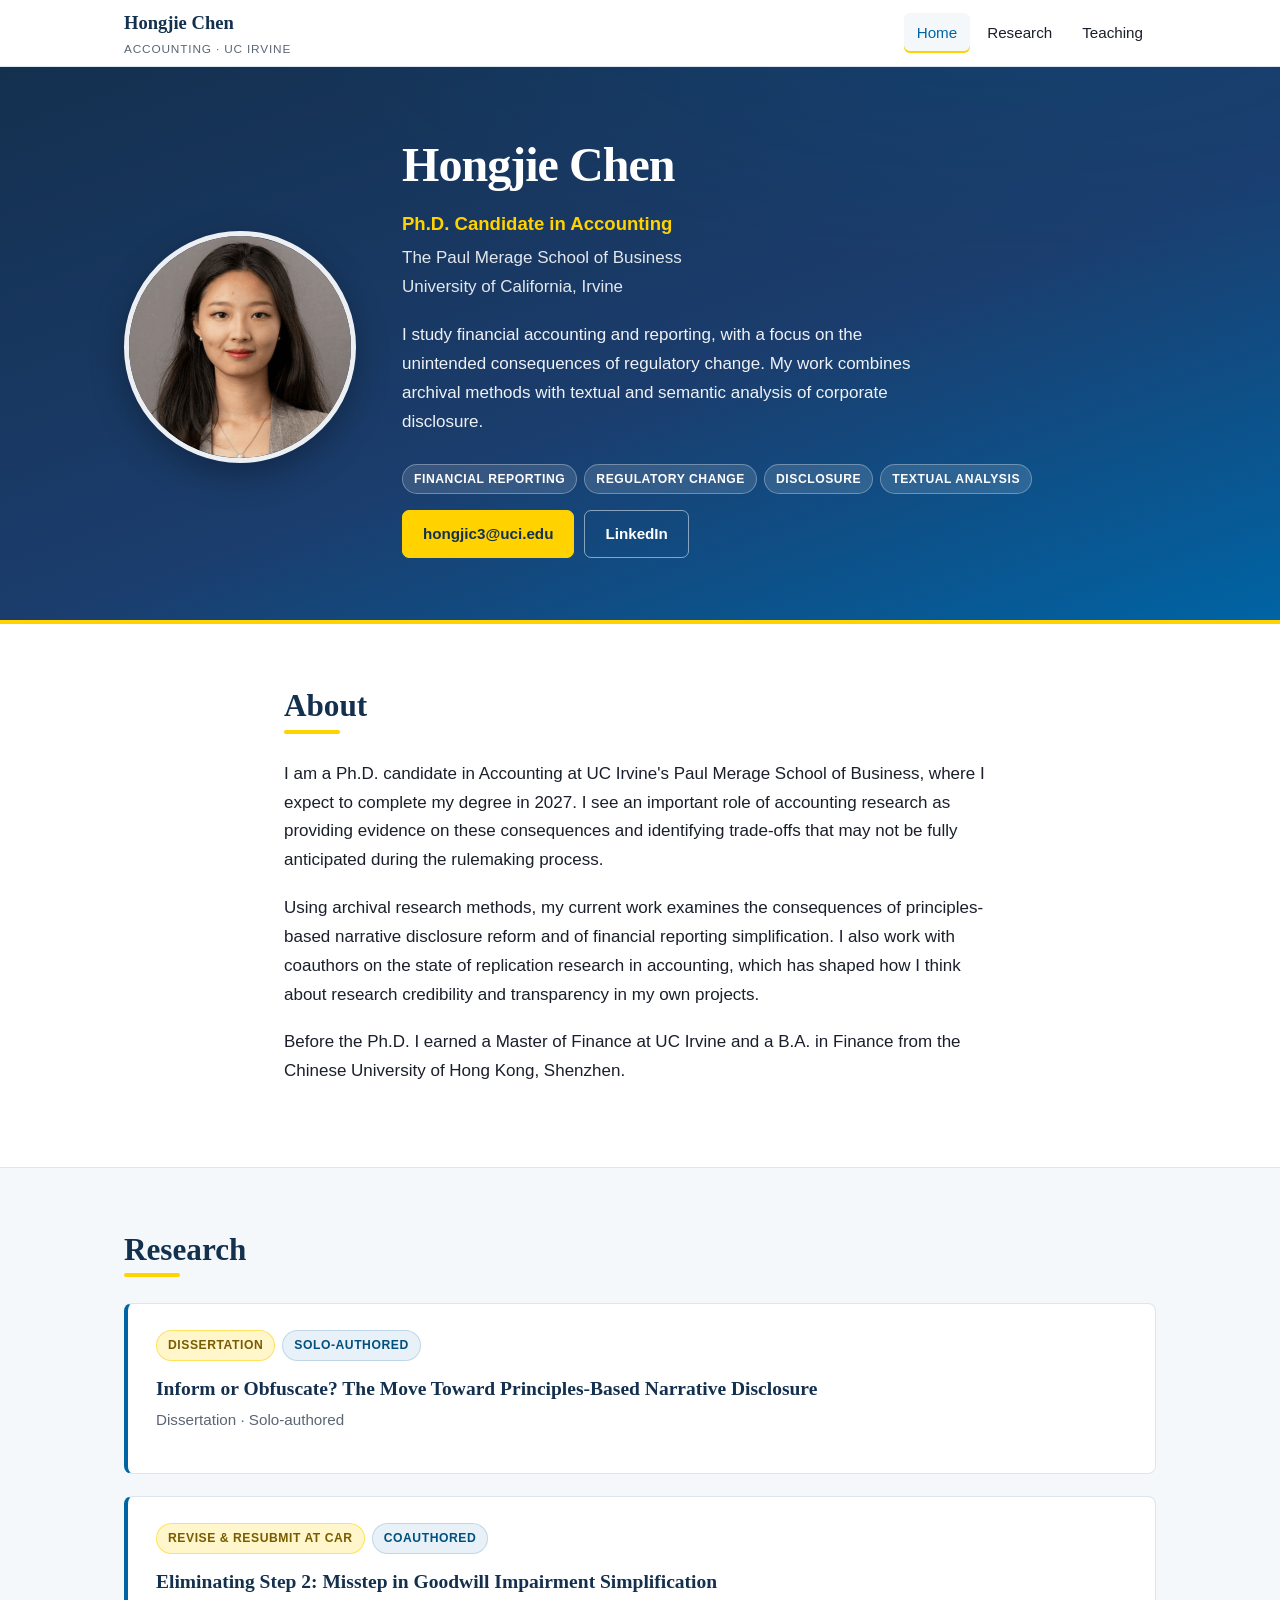
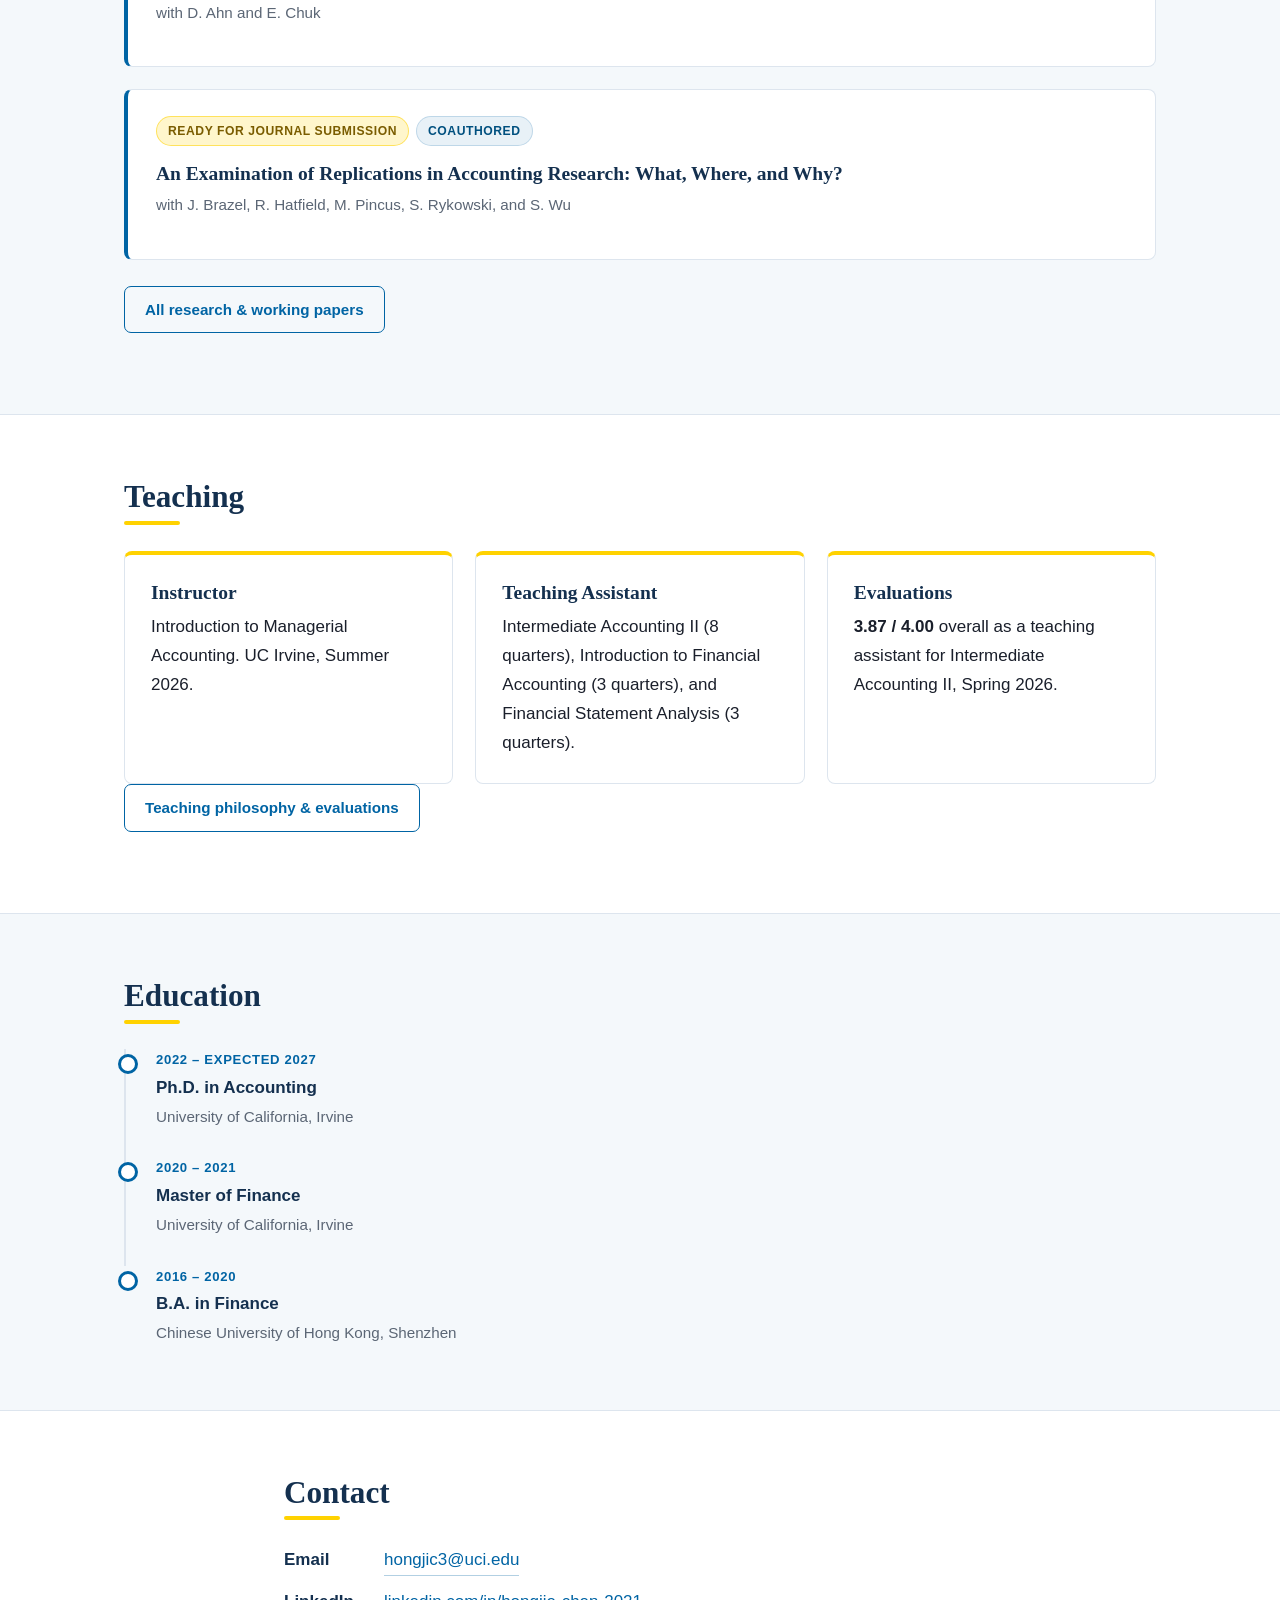
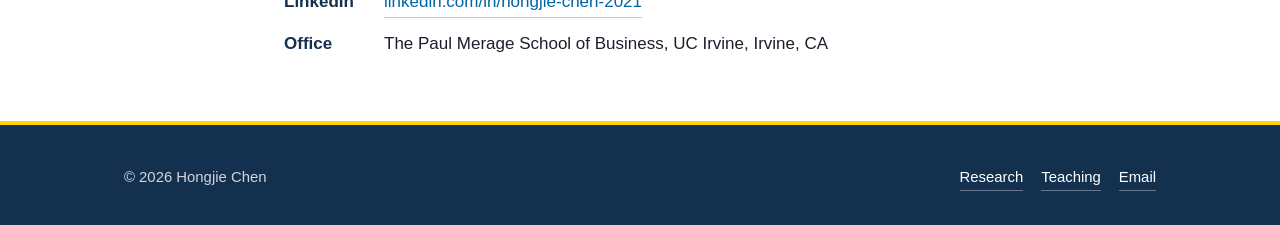
==== commit 93675cea: "Update index.html" ====
--- a/index.html
+++ b/index.html
@@ -104,7 +104,7 @@
 
         <article class="paper">
           <div class="tags">
-            <span class="tag tag-gold">Job Market Paper</span>
+            <span class="tag tag-gold">Dissertation</span>
             <span class="tag">Solo-Authored</span>
           </div>
           <h3>Inform or Obfuscate? The Move Toward Principles-Based Narrative Disclosure</h3>
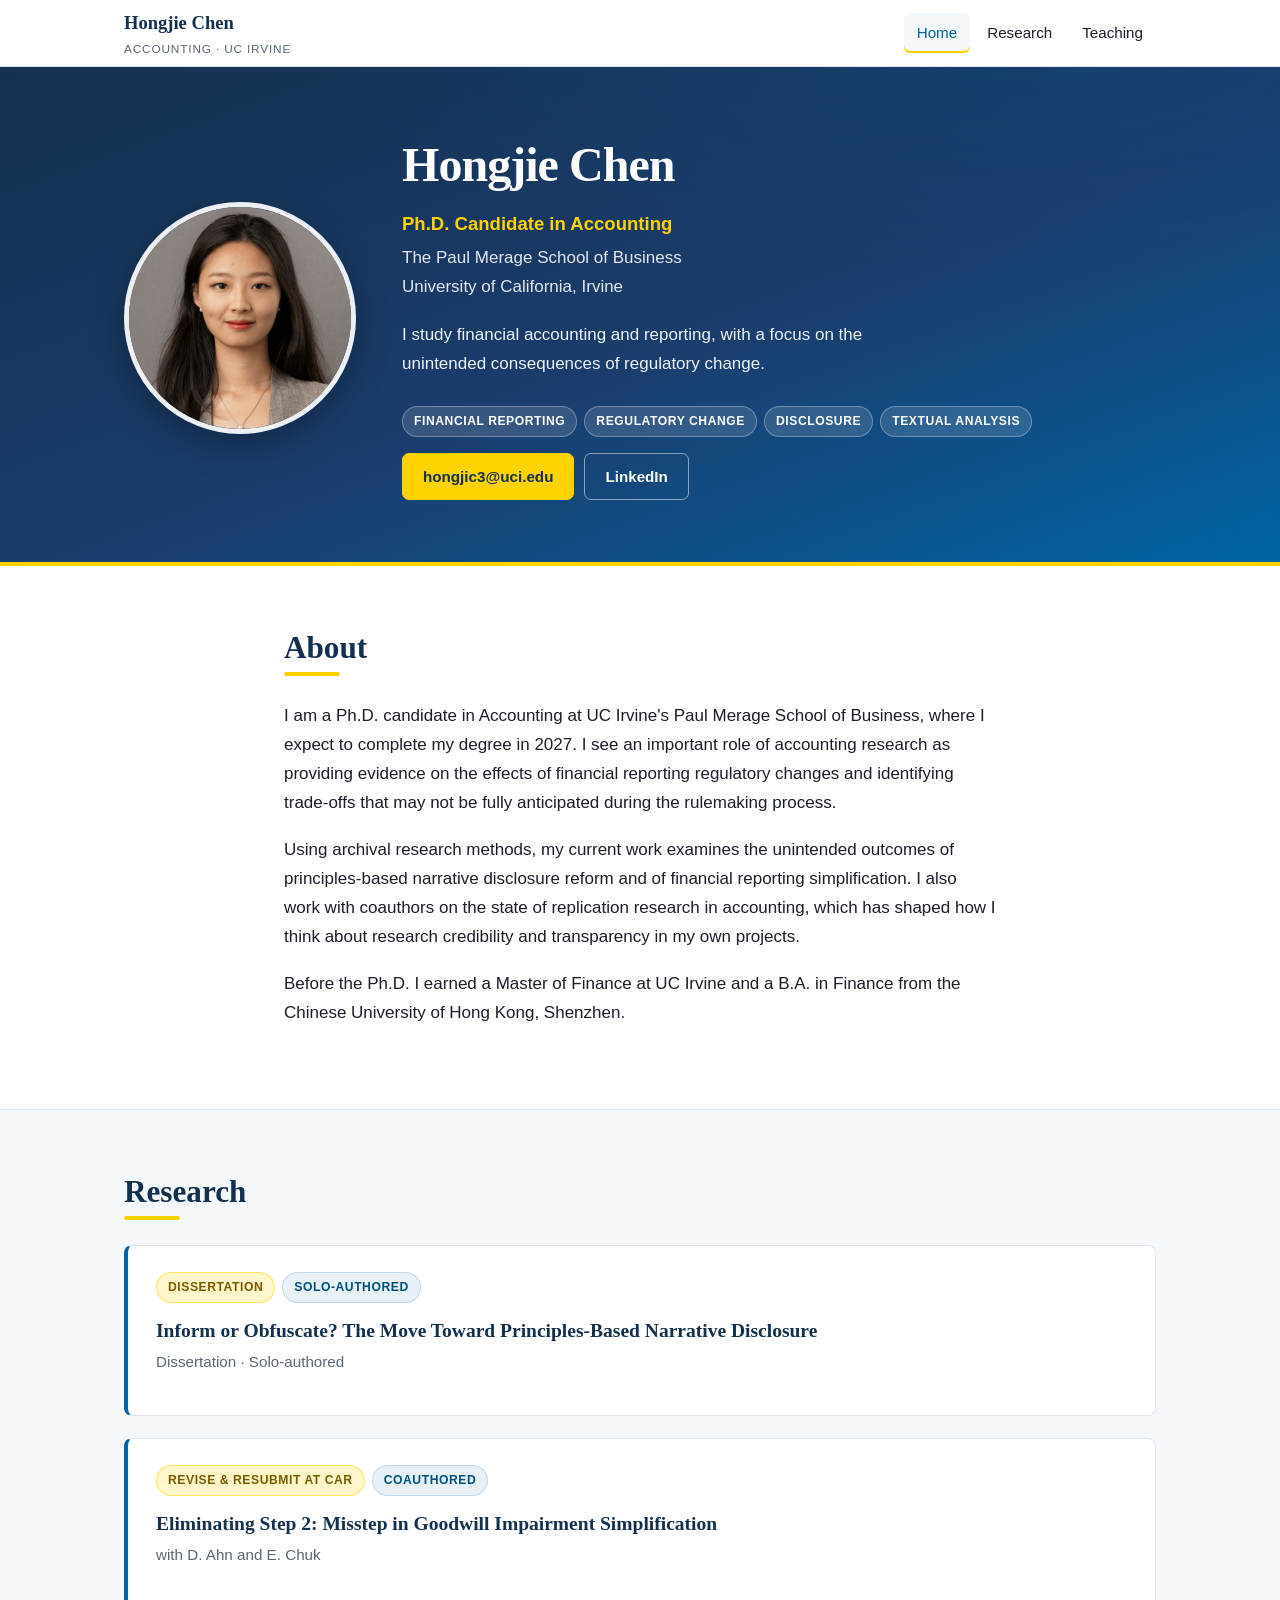
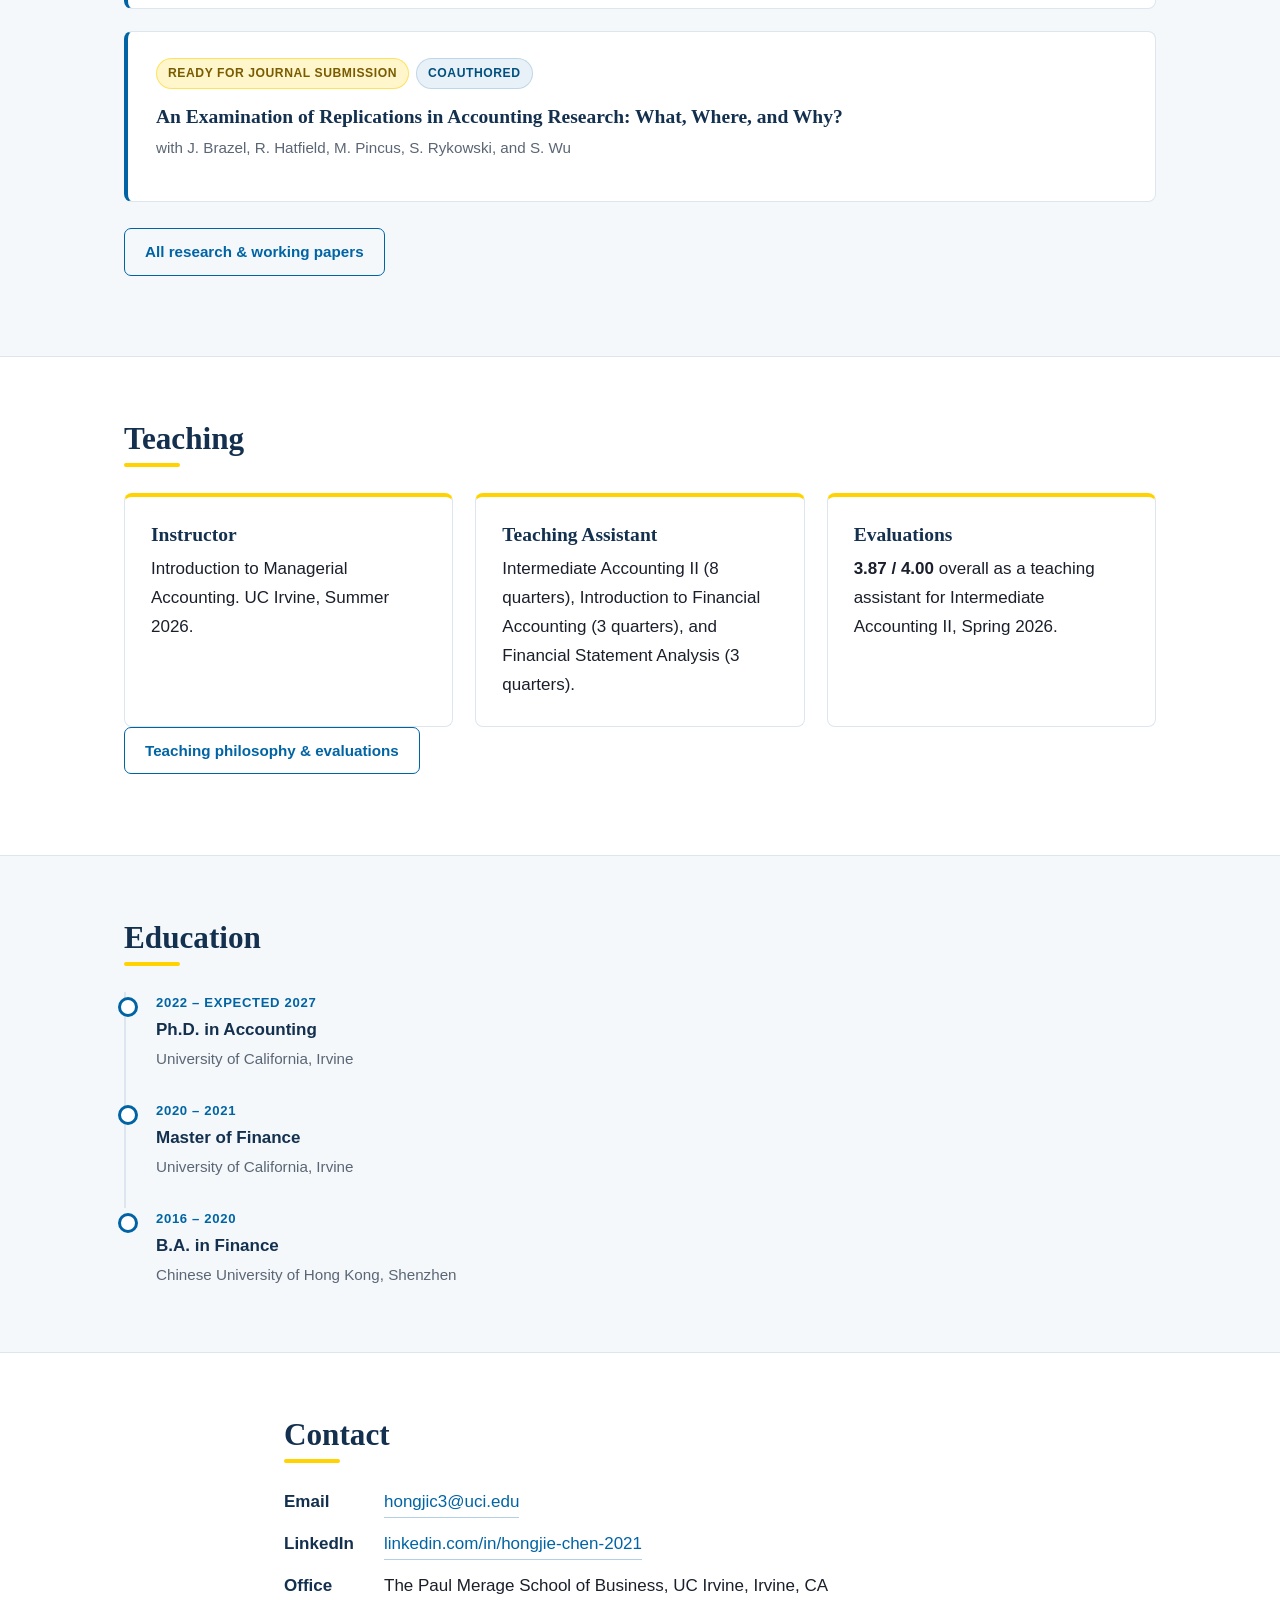
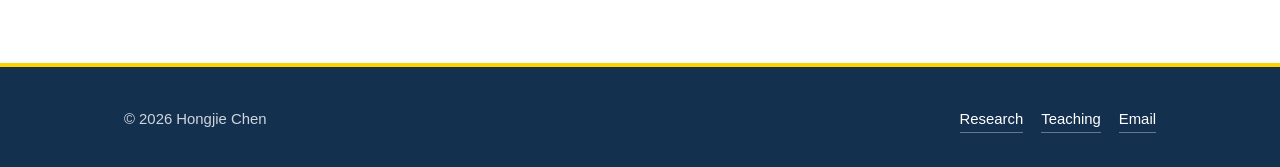
==== commit 1d05fc5d: "Update index.html" ====
--- a/index.html
+++ b/index.html
@@ -51,8 +51,7 @@
           <p class="affil">The Paul Merage School of Business<br>University of California, Irvine</p>
           <p class="interests">
             I study financial accounting and reporting, with a focus on the
-            unintended consequences of regulatory change. My work combines archival methods
-            with textual and semantic analysis of corporate disclosure.
+            unintended consequences of regulatory change. 
           </p>
           <div class="tags" aria-label="Research interests">
             <span class="tag tag-light">Financial Reporting</span>
@@ -79,15 +78,14 @@
       <p>
         I am a Ph.D. candidate in Accounting at UC Irvine's Paul Merage School of Business, where I
         expect to complete my degree in 2027. I see an important role of accounting research as
-        providing evidence on these consequences and identifying trade-offs that may not be fully
-        anticipated during the rulemaking process.
+        providing evidence on the effects of financial reporting regulatory changes and identifying 
+        trade-offs that may not be fully anticipated during the rulemaking process.
       </p>
       <p>
-        Using archival research methods, my current work examines the consequences of
+        Using archival research methods, my current work examines the unintended outcomes of
         principles-based narrative disclosure reform and of financial reporting simplification. 
-        I also work with coauthors on the state
-        of replication research in accounting, which has shaped how I think about research
-        credibility and transparency in my own projects.
+        I also work with coauthors on the state of replication research in accounting, which has 
+        shaped how I think about research credibility and transparency in my own projects.
       </p>
       <p>
         Before the Ph.D. I earned a Master of Finance at UC Irvine and a B.A. in Finance from the
